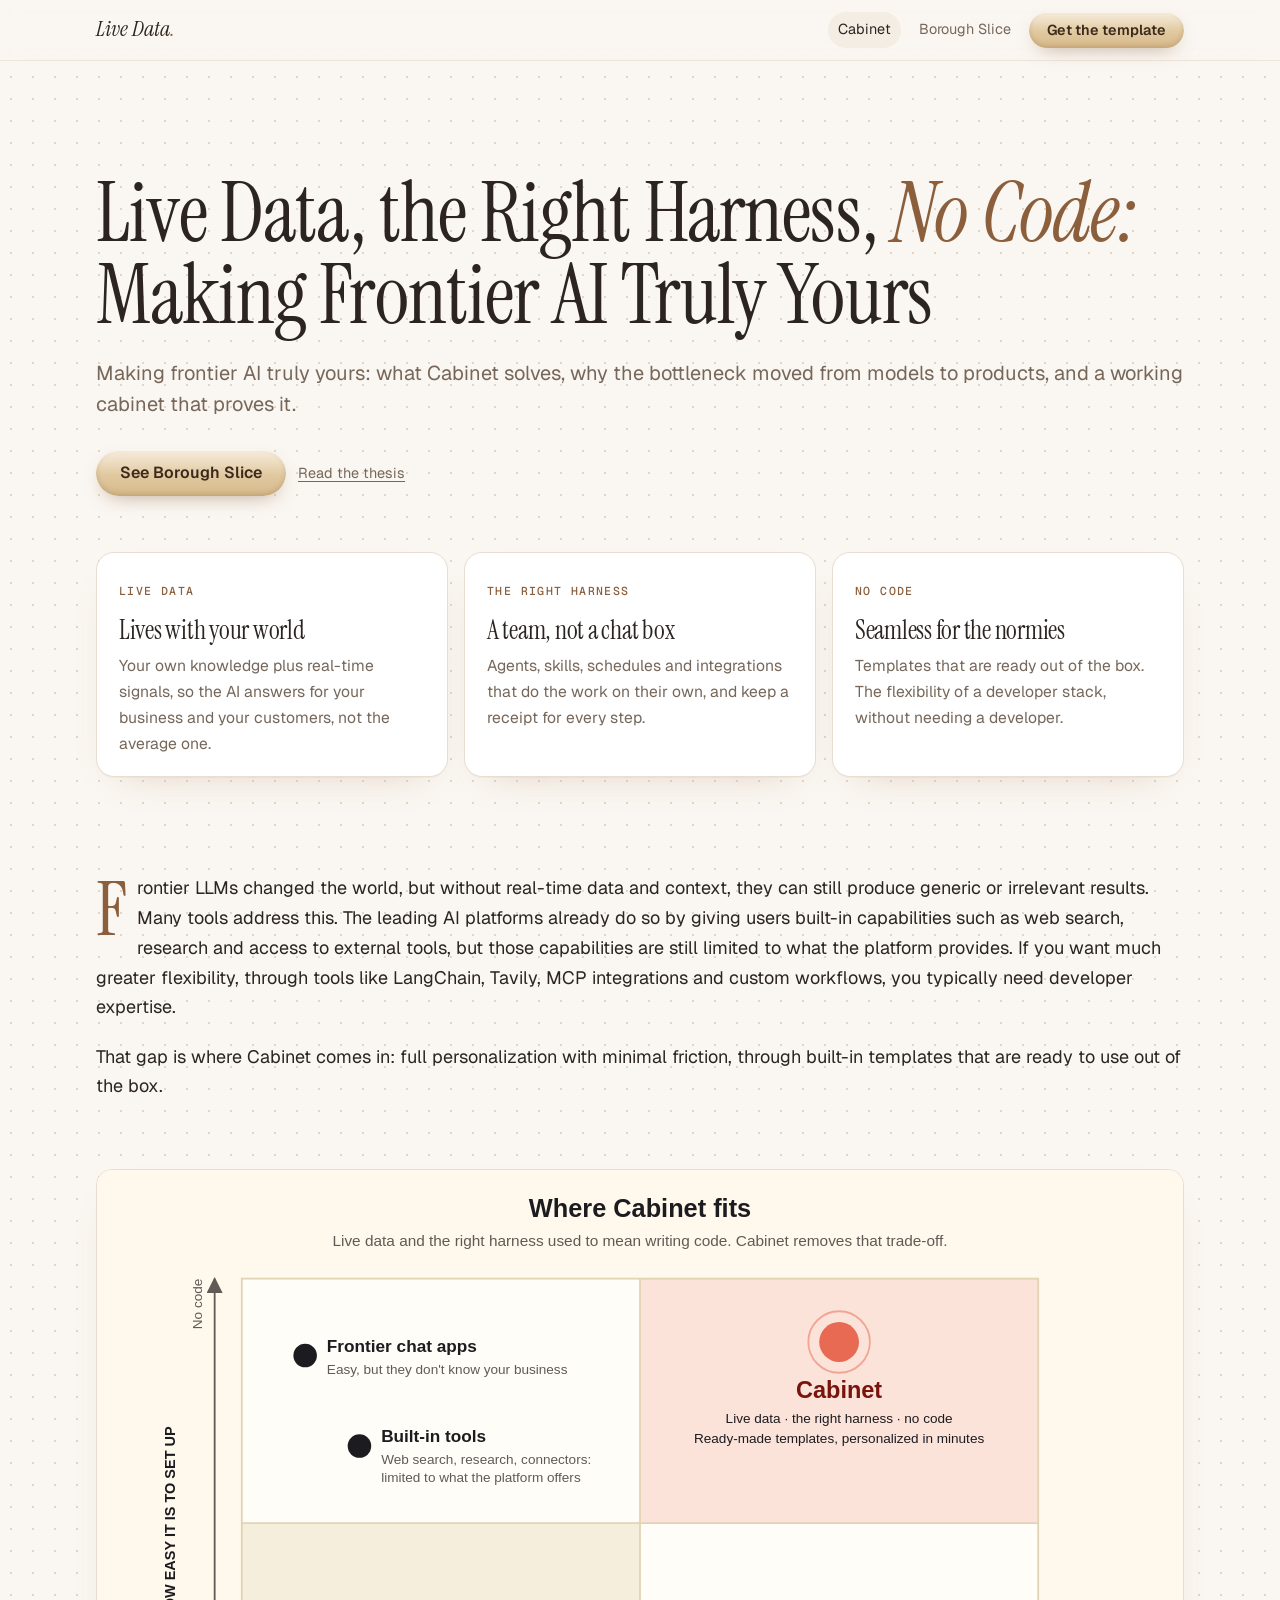
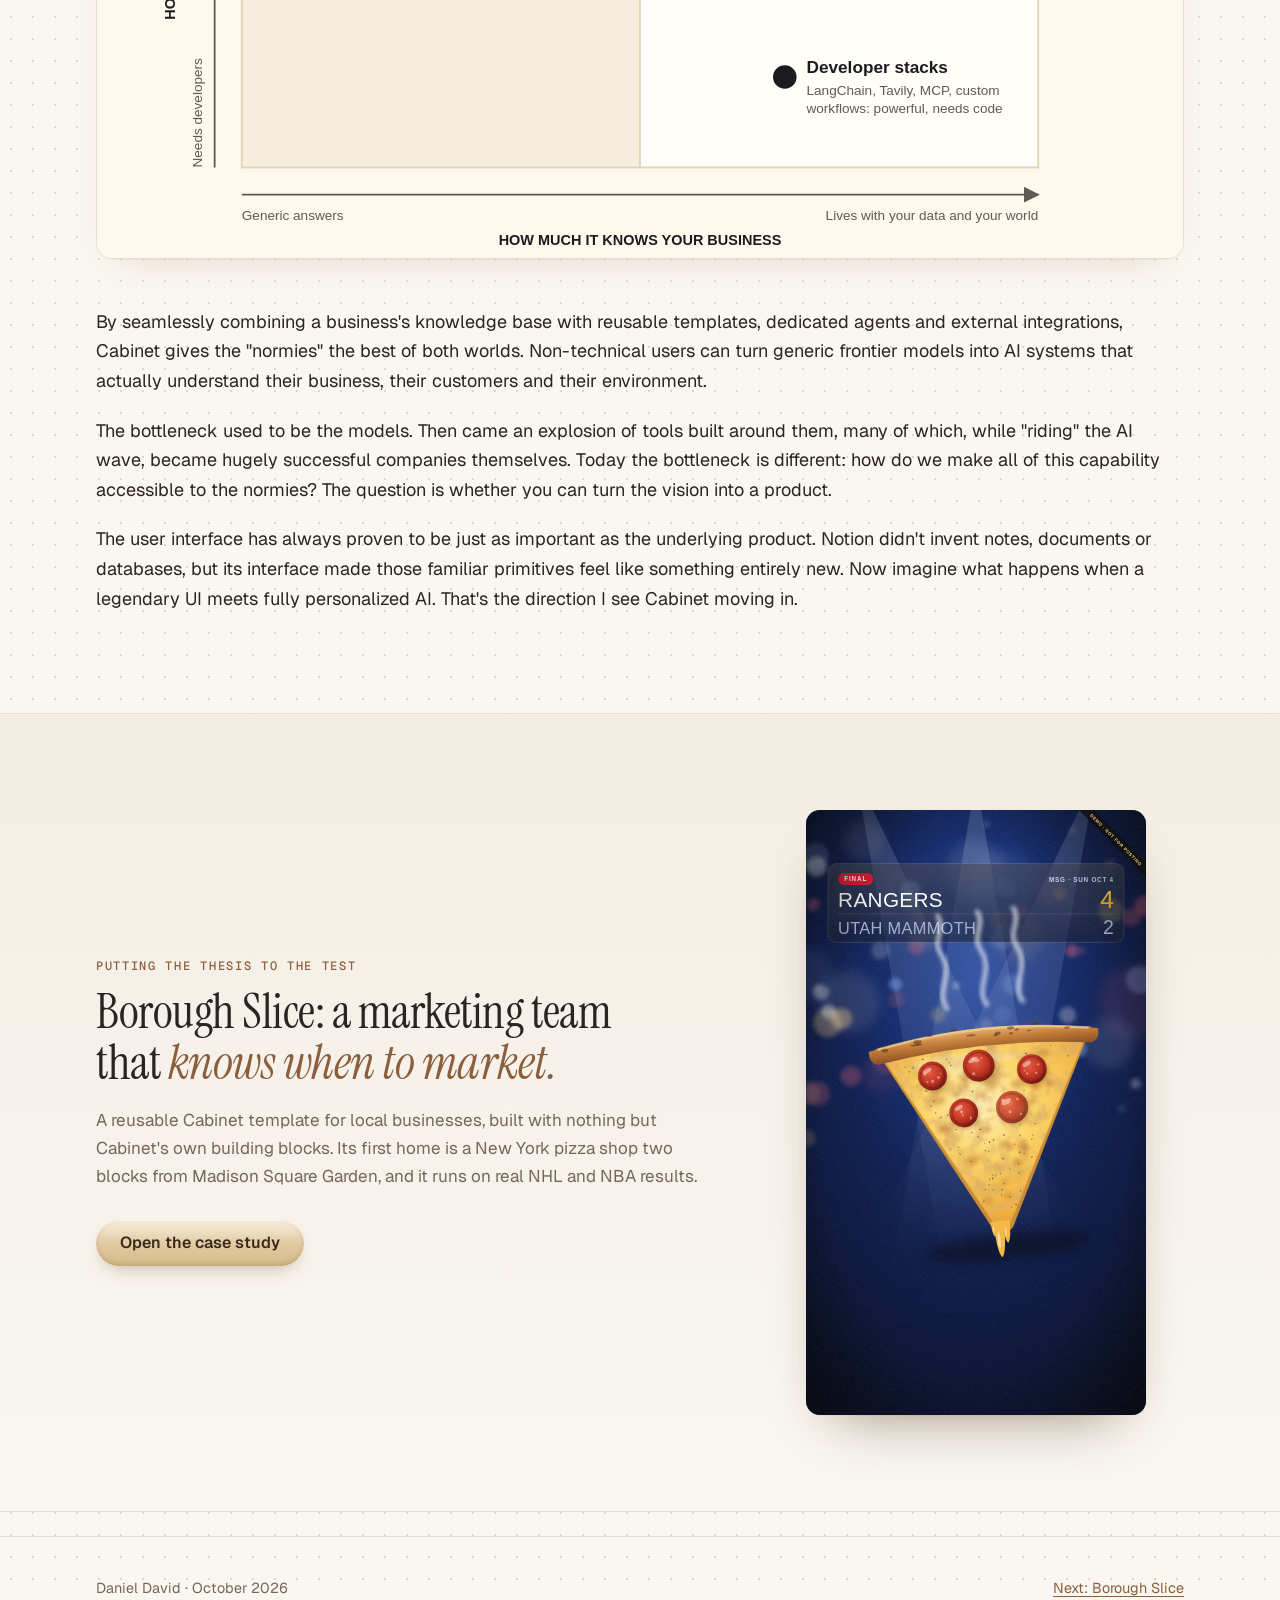
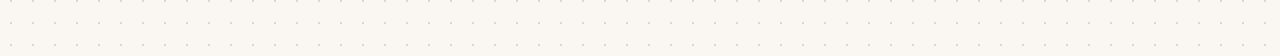
==== index.html @ e49a6777 "Live Data: thesis and Borough Slice site Co-Authored-By: Claude Opus 5.5 (1M context) <noreply@anthr" ====
<!doctype html>
<html lang="en">
<head>
<meta charset="utf-8">
<meta name="viewport" content="width=device-width, initial-scale=1, viewport-fit=cover">
<title>Live Data, the Right Harness</title>
<meta name="description" content="Making frontier AI truly yours: an essay by Daniel David on Cabinet, with Borough Slice as the proof.">
<link rel="preconnect" href="https://fonts.googleapis.com">
<link rel="preconnect" href="https://fonts.gstatic.com" crossorigin>
<link rel="stylesheet" href="https://fonts.googleapis.com/css2?family=Geist:wght@400;500;600&family=Geist+Mono:wght@500&family=Instrument+Serif:ital@0;1&display=swap">
<link rel="stylesheet" href="site.css">
<meta property="og:title" content="Live Data, the Right Harness, No Code">
<meta property="og:description" content="Making frontier AI truly yours, with Borough Slice as the proof.">
<link rel="icon" href="data:image/svg+xml,%3Csvg xmlns=%22http://www.w3.org/2000/svg%22 viewBox=%220 0 100 100%22%3E%3Ctext y=%22.9em%22 font-size=%2290%22%3E%F0%9F%8D%95%3C/text%3E%3C/svg%3E">
<style>:root { padding-top: env(safe-area-inset-top, 0px); padding-bottom: env(safe-area-inset-bottom, 0px); }</style>
</head>
<body>

<header class="topbar wrap">
  <div class="wide">
    <a class="mark" href="index.html">Live Data<span>.</span></a>
    <nav class="nav" aria-label="Pages">
      <a class="link" href="index.html" aria-current="page">Cabinet</a>
      <a class="link" href="borough-slice.html">Borough Slice</a>
      <a class="btn" href="https://github.com/ddavid37/cabinets/tree/dd_templates/game-day-marketing">Get the template</a>
    </nav>
  </div>
</header>

<main>
  <section class="hero wrap">
    <div class="wide">
      <h1>Live Data, the Right Harness, <em>No&nbsp;Code:</em> Making Frontier AI Truly Yours</h1>
      <p class="lede">Making frontier AI truly yours: what Cabinet solves, why the bottleneck moved from models to products, and a working cabinet that proves it.</p>
      <div class="hero-actions">
        <a class="btn lg" href="borough-slice.html">See Borough Slice</a>
        <a class="link byline" href="#essay">Read the thesis</a>
      </div>

      <div class="pillars">
        <article class="pillar">
          <span class="tag">Live data</span>
          <h3>Lives with your world</h3>
          <p>Your own knowledge plus real-time signals, so the AI answers for your business and your customers, not the average one.</p>
        </article>
        <article class="pillar">
          <span class="tag">The right harness</span>
          <h3>A team, not a chat box</h3>
          <p>Agents, skills, schedules and integrations that do the work on their own, and keep a receipt for every step.</p>
        </article>
        <article class="pillar">
          <span class="tag">No code</span>
          <h3>Seamless for the normies</h3>
          <p>Templates that are ready out of the box. The flexibility of a developer stack, without needing a developer.</p>
        </article>
      </div>
    </div>
  </section>

  <article id="essay" class="essay wrap">
    <div class="wide">
      <p class="dropcap">Frontier LLMs changed the world, but without real-time data and context, they can still produce generic or irrelevant results. Many tools address this. The leading AI platforms already do so by giving users built-in capabilities such as web search, research and access to external tools, but those capabilities are still limited to what the platform provides. If you want much greater flexibility, through tools like LangChain, Tavily, MCP integrations and custom workflows, you typically need developer expertise.</p>
      <p>That gap is where Cabinet comes in: full personalization with minimal friction, through built-in templates that are ready to use out of the box.</p>
    </div>

    <div class="wide figure-band">
      <figure class="frame">
        <img src="assets/diagram-positioning.svg" alt="A two-by-two map. Frontier chat apps and built-in tools are easy to set up but generic. Developer stacks know your business but need code. Cabinet sits in the corner with both: live data, the right harness and no code." width="1200" height="760">
      </figure>
    </div>

    <div class="wide">
      <p>By seamlessly combining a business's knowledge base with reusable templates, dedicated agents and external integrations, Cabinet gives the "normies" the best of both worlds. Non-technical users can turn generic frontier models into AI systems that actually understand their business, their customers and their environment.</p>
    </div>

    <div class="wide">
      <p>The bottleneck used to be the models. Then came an explosion of tools built around them, many of which, while "riding" the AI wave, became hugely successful companies themselves. Today the bottleneck is different: how do we make all of this capability accessible to the normies? The question is whether you can turn the vision into a product.</p>
      <p>The user interface has always proven to be just as important as the underlying product. Notion didn't invent notes, documents or databases, but its interface made those familiar primitives feel like something entirely new. Now imagine what happens when a legendary UI meets fully personalized AI. That's the direction I see Cabinet moving in.</p>
    </div>
  </article>

  <section class="stage wrap">
    <div class="wide stage-grid">
      <div>
        <p class="eyebrow">Putting the thesis to the test</p>
        <h2>Borough Slice: a marketing team that <em>knows when to market.</em></h2>
        <p>A reusable Cabinet template for local businesses, built with nothing but Cabinet's own building blocks. Its first home is a New York pizza shop two blocks from Madison Square Garden, and it runs on real NHL and NBA results.</p>
        <div class="hero-actions">
          <a class="btn lg" href="borough-slice.html">Open the case study</a>
        </div>
      </div>
      <img src="assets/rangers-win-slice-story-v2.svg" alt="The Win Slice Story for the Rangers 4-2 win over Utah" width="1080" height="1920">
    </div>
  </section>
</main>

<footer class="footer wrap">
  <div class="wide">
    <span>Daniel David · October 2026</span>
    <a href="borough-slice.html">Next: Borough Slice</a>
  </div>
</footer>

</body>
</html>
---- site.css ----
/* Layout: a warm dotted desk surface; a narrow reading column for the essay, wide bands for
   figures; brass pill buttons and a dark "stage" band, echoing Cabinet's own site. */
:root {
  --bg: #faf6f1;
  --bg-warm: #f3ede4;
  --card: #ffffff;
  --fg: #2b2420;
  --muted: #76675a;
  --accent: #8b5e3c;
  --accent-strong: #6f4527;
  --border: #e8ddd0;
  --dot: #e3d6c5;
  --brass-1: #ecd9b8;
  --brass-2: #d7ba8b;
  --brass-ink: #3b2a1c;
  --stage: #211b18;
  --stage-fg: #f3ede4;
  --stage-muted: #c9b8a6;
  --shadow: 0 1px 1px rgba(59, 47, 47, .03), 0 16px 38px -26px rgba(150, 108, 68, .35);

  --font-display: "Instrument Serif", "Iowan Old Style", Georgia, serif;
  --font-body: "Geist", "Helvetica Neue", Arial, system-ui, sans-serif;
  --font-mono: "Geist Mono", ui-monospace, Menlo, monospace;

  --measure: 40rem;
  --wide: 68rem;
}
@media (prefers-color-scheme: dark) {
  :root:not([data-theme="light"]) {
    --bg: #1b1613; --bg-warm: #231c18; --card: #2a221d; --fg: #f3ede4; --muted: #b9a896;
    --accent: #d8a878; --accent-strong: #ebc39b; --border: #3b312a; --dot: #2f2621;
    --brass-1: #d9bf93; --brass-2: #b8945f; --brass-ink: #24170d;
    --stage: #120e0c; --stage-fg: #f3ede4; --stage-muted: #b9a896;
    --shadow: 0 1px 1px rgba(0,0,0,.2), 0 18px 40px -26px rgba(0,0,0,.7);
    color-scheme: dark;
  }
}
:root[data-theme="dark"] {
  --bg: #1b1613; --bg-warm: #231c18; --card: #2a221d; --fg: #f3ede4; --muted: #b9a896;
  --accent: #d8a878; --accent-strong: #ebc39b; --border: #3b312a; --dot: #2f2621;
  --brass-1: #d9bf93; --brass-2: #b8945f; --brass-ink: #24170d;
  --stage: #120e0c; --stage-fg: #f3ede4; --stage-muted: #b9a896;
  --shadow: 0 1px 1px rgba(0,0,0,.2), 0 18px 40px -26px rgba(0,0,0,.7);
  color-scheme: dark;
}

* { box-sizing: border-box; }
html { scroll-behavior: smooth; }
@media (prefers-reduced-motion: reduce) { html { scroll-behavior: auto; } }
body {
  margin: 0;
  background-color: var(--bg);
  background-image: radial-gradient(var(--dot) 1px, transparent 1.2px);
  background-size: 22px 22px;
  color: var(--fg);
  font: 400 1.0625rem/1.65 var(--font-body);
  -webkit-font-smoothing: antialiased;
}
img { max-width: 100%; height: auto; display: block; }
a { color: var(--accent); text-underline-offset: 3px; }
a:focus-visible, .btn:focus-visible { outline: 2px solid var(--accent); outline-offset: 3px; border-radius: 999px; }

.wrap { padding-inline: 20px; }
.col { max-width: var(--measure); margin-inline: auto; }
.wide { max-width: var(--wide); margin-inline: auto; }

/* Top bar */
.topbar {
  position: sticky; top: env(safe-area-inset-top, 0px); z-index: 10;
  backdrop-filter: blur(10px); -webkit-backdrop-filter: blur(10px);
  background: color-mix(in srgb, var(--bg) 82%, transparent);
  border-bottom: 1px solid color-mix(in srgb, var(--border) 70%, transparent);
}
.topbar .wide { display: flex; align-items: center; justify-content: space-between; gap: 12px; padding-block: 12px; }
.mark { font-family: var(--font-display); font-style: italic; font-size: 1.35rem; color: var(--fg); text-decoration: none; white-space: nowrap; }
.mark span { color: var(--accent); }
.nav { display: flex; gap: 8px; align-items: center; flex-wrap: wrap; justify-content: flex-end; }
.nav a.link { color: var(--muted); text-decoration: none; font-size: .9rem; padding: 6px 10px; border-radius: 999px; }
.nav a.link:hover, .nav a.link[aria-current="page"] { color: var(--fg); background: var(--bg-warm); }
@media (max-width: 560px) { .nav a.link { display: none; } .btn { padding: 10px 14px; } }

.btn {
  display: inline-flex; align-items: center; gap: 8px;
  font: 600 .9rem/1 var(--font-body); color: var(--brass-ink); text-decoration: none;
  padding: 11px 18px; border-radius: 999px;
  background: linear-gradient(rgba(255,255,255,.5), rgba(255,255,255,.12) 40%, rgba(255,255,255,0) 56%),
              linear-gradient(var(--brass-1), var(--brass-2));
  box-shadow: inset 0 1px rgba(255,255,255,.65), inset 0 -2px 5px rgba(120,80,45,.22), 0 8px 20px -10px rgba(120,80,45,.55);
  transition: transform .15s ease;
}
.btn:hover { transform: translateY(-1px); }
.btn.lg { padding: 15px 24px; font-size: 1rem; }
@media (prefers-reduced-motion: reduce) { .btn { transition: none; } .btn:hover { transform: none; } }

/* Type */
.eyebrow { font: 500 .75rem/1.2 var(--font-mono); letter-spacing: .14em; text-transform: uppercase; color: var(--accent); margin: 0 0 14px; }
h1, h2, h3 { font-family: var(--font-display); font-weight: 400; text-wrap: balance; letter-spacing: -.01em; margin: 0; }
h1 { font-size: clamp(2.8rem, 7vw, 5.2rem); line-height: .98; }
h2 { font-size: clamp(2rem, 4.4vw, 3rem); line-height: 1.05; margin-bottom: 18px; }
h3 { font-size: 1.6rem; line-height: 1.15; margin-bottom: 8px; }
h1 em, h2 em { color: var(--accent); }
p { margin: 0 0 1.1em; }
.lede { font-size: 1.25rem; line-height: 1.55; color: var(--muted); max-width: 34rem; }
.muted { color: var(--muted); }

/* Hero */
.hero { padding-block: clamp(56px, 9vw, 112px) clamp(40px, 6vw, 72px); }
.hero .lede { margin-top: 22px; }
.hero-actions { display: flex; gap: 12px; flex-wrap: wrap; margin-top: 30px; align-items: center; }
.byline { font-size: .9rem; color: var(--muted); }

.pillars { display: grid; grid-template-columns: repeat(3, minmax(0, 1fr)); gap: 16px; margin-top: 56px; }
.pillar { background: var(--card); border: 1px solid var(--border); border-radius: 18px; padding: 22px 22px 20px; box-shadow: var(--shadow); min-width: 0; }
.pillar .tag { font: 500 .72rem/1 var(--font-mono); letter-spacing: .12em; text-transform: uppercase; color: var(--accent); }
.pillar h3 { margin-top: 12px; }
.pillar p { margin: 0; color: var(--muted); font-size: .98rem; }
@media (max-width: 760px) { .pillars { grid-template-columns: 1fr; } }

/* Essay */
.essay { padding-block: 24px 40px; }
.essay p { font-size: 1.125rem; }
.dropcap::first-letter { font-family: var(--font-display); float: left; font-size: 4.2em; line-height: .8; padding: 6px 10px 0 0; color: var(--accent); }

figure { margin: 40px 0; }
figure.frame img { width: 100%; border-radius: 16px; border: 1px solid var(--border); box-shadow: var(--shadow); background: var(--card); }
figcaption { margin-top: 14px; font-size: .95rem; color: var(--muted); line-height: 1.6; max-width: var(--measure); }
figcaption b { color: var(--fg); font-weight: 600; }
.figure-band { padding-block: 8px; }

.pull { margin: 48px auto; padding: 0; border: 0; max-width: 46rem; text-align: center; }
.pull p { font-family: var(--font-display); font-size: clamp(1.8rem, 3.6vw, 2.5rem); line-height: 1.15; margin: 0; text-wrap: balance; }
.pull p em { color: var(--accent); }

/* Dark stage band */
.stage { background: var(--stage); color: var(--stage-fg); padding-block: clamp(56px, 8vw, 96px); margin-top: 40px; }
.stage .eyebrow { color: var(--brass-1); }
.stage h2 em { color: var(--brass-1); }
.stage p { color: var(--stage-muted); }
.stage-grid { display: grid; grid-template-columns: minmax(0, 1.2fr) minmax(0, .8fr); gap: 48px; align-items: center; }
.stage-grid img { border-radius: 14px; box-shadow: 0 30px 60px -30px rgba(0,0,0,.8); max-width: 340px; width: 100%; justify-self: center; }
@media (max-width: 760px) { .stage-grid { grid-template-columns: 1fr; } }

/* Case study */
.hero-split { display: grid; grid-template-columns: minmax(0, 1.15fr) minmax(0, .85fr); gap: 56px; align-items: center; }
.hero-split .post { max-width: 380px; width: 100%; justify-self: center; border-radius: 18px; box-shadow: var(--shadow); transform: rotate(1.5deg); }
@media (max-width: 860px) { .hero-split { grid-template-columns: 1fr; } .hero-split .post { transform: none; } }
.motto { font-family: var(--font-display); font-style: italic; font-size: clamp(1.5rem, 3vw, 2rem); color: var(--accent); margin-top: 18px; line-height: 1.2; }

section.block { padding-block: clamp(40px, 6vw, 72px); }
section.block + section.block { border-top: 1px solid var(--border); }

.steps { list-style: none; margin: 0; padding: 0; display: grid; gap: 14px; counter-reset: step; }
.steps > li { counter-increment: step; display: grid; grid-template-columns: 2.6rem minmax(0, 1fr); gap: 14px; background: var(--card); border: 1px solid var(--border); border-radius: 16px; padding: 18px 20px; }
.steps > li::before { content: counter(step); font-family: var(--font-display); font-size: 2rem; line-height: 1; color: var(--accent); }
.steps b { font-weight: 600; }
.steps ul { margin: 10px 0 0; padding-left: 1.1em; color: var(--muted); }
.steps ul li { margin-bottom: 4px; }

.shot { display: grid; grid-template-columns: minmax(0, 1.5fr) minmax(0, 1fr); gap: 36px; align-items: center; margin-block: 56px; }
.shot:nth-of-type(even) { grid-template-columns: minmax(0, 1fr) minmax(0, 1.5fr); }
.shot:nth-of-type(even) .shot-img { order: 2; }
.shot-img img { width: 100%; border-radius: 14px; border: 1px solid var(--border); box-shadow: var(--shadow); }
.shot-text { min-width: 0; }
.shot-text p { color: var(--muted); margin: 0; }
@media (max-width: 860px) { .shot, .shot:nth-of-type(even) { grid-template-columns: 1fr; } .shot:nth-of-type(even) .shot-img { order: 0; } }

.checks { list-style: none; padding: 0; margin: 0; display: grid; grid-template-columns: repeat(2, minmax(0, 1fr)); gap: 10px 28px; }
.checks li { position: relative; padding-left: 28px; }
.checks li::before { content: ""; position: absolute; left: 0; top: .5em; width: 14px; height: 8px; border-left: 2px solid var(--accent); border-bottom: 2px solid var(--accent); transform: rotate(-45deg); }
@media (max-width: 640px) { .checks { grid-template-columns: 1fr; } }

.findings { display: grid; grid-template-columns: repeat(2, minmax(0, 1fr)); gap: 14px; }
.finding { background: var(--card); border: 1px solid var(--border); border-radius: 14px; padding: 16px 18px; font-size: .98rem; min-width: 0; }
.finding code { font-family: var(--font-mono); font-size: .85em; background: var(--bg-warm); padding: 1px 5px; border-radius: 5px; overflow-wrap: anywhere; }
@media (max-width: 640px) { .findings { grid-template-columns: 1fr; } }

.footer { padding-block: 40px 56px; color: var(--muted); font-size: .9rem; border-top: 1px solid var(--border); margin-top: 24px; }
.footer .wide { display: flex; justify-content: space-between; gap: 16px; flex-wrap: wrap; }

ul.findings { list-style: none; padding: 0; margin: 0; }
.post-figure { margin: 36px 0; }
.post-figure .post { max-width: 420px; width: 100%; margin-inline: auto; border-radius: 18px; box-shadow: var(--shadow); }
.post-figure figcaption { text-align: center; margin-inline: auto; }
.story-grid { display: grid; grid-template-columns: minmax(0, 1.25fr) minmax(0, .75fr); gap: 56px; align-items: start; }
.story-grid .post-figure { margin: 0; position: sticky; top: calc(env(safe-area-inset-top, 0px) + 84px); }
.story-grid .post-figure .post { max-width: 360px; }
@media (max-width: 860px) { .story-grid { grid-template-columns: 1fr; } .story-grid .post-figure { position: static; } }
.hero .wide > div > .lede { max-width: none; }
.hero + section.block { padding-top: 8px; border-top: 0; }
.hero .wide > .lede { max-width: none; }
/* Light, warm version of the band (replaces the dark stage) */
.stage { background: linear-gradient(180deg, var(--bg-warm), var(--bg)); color: var(--fg); border-top: 1px solid var(--border); border-bottom: 1px solid var(--border); }
.stage .eyebrow { color: var(--accent); }
.stage h2 em { color: var(--accent); }
.stage p { color: var(--muted); }
.stage-grid img { box-shadow: var(--shadow), 0 30px 60px -34px rgba(60, 40, 20, .45); }
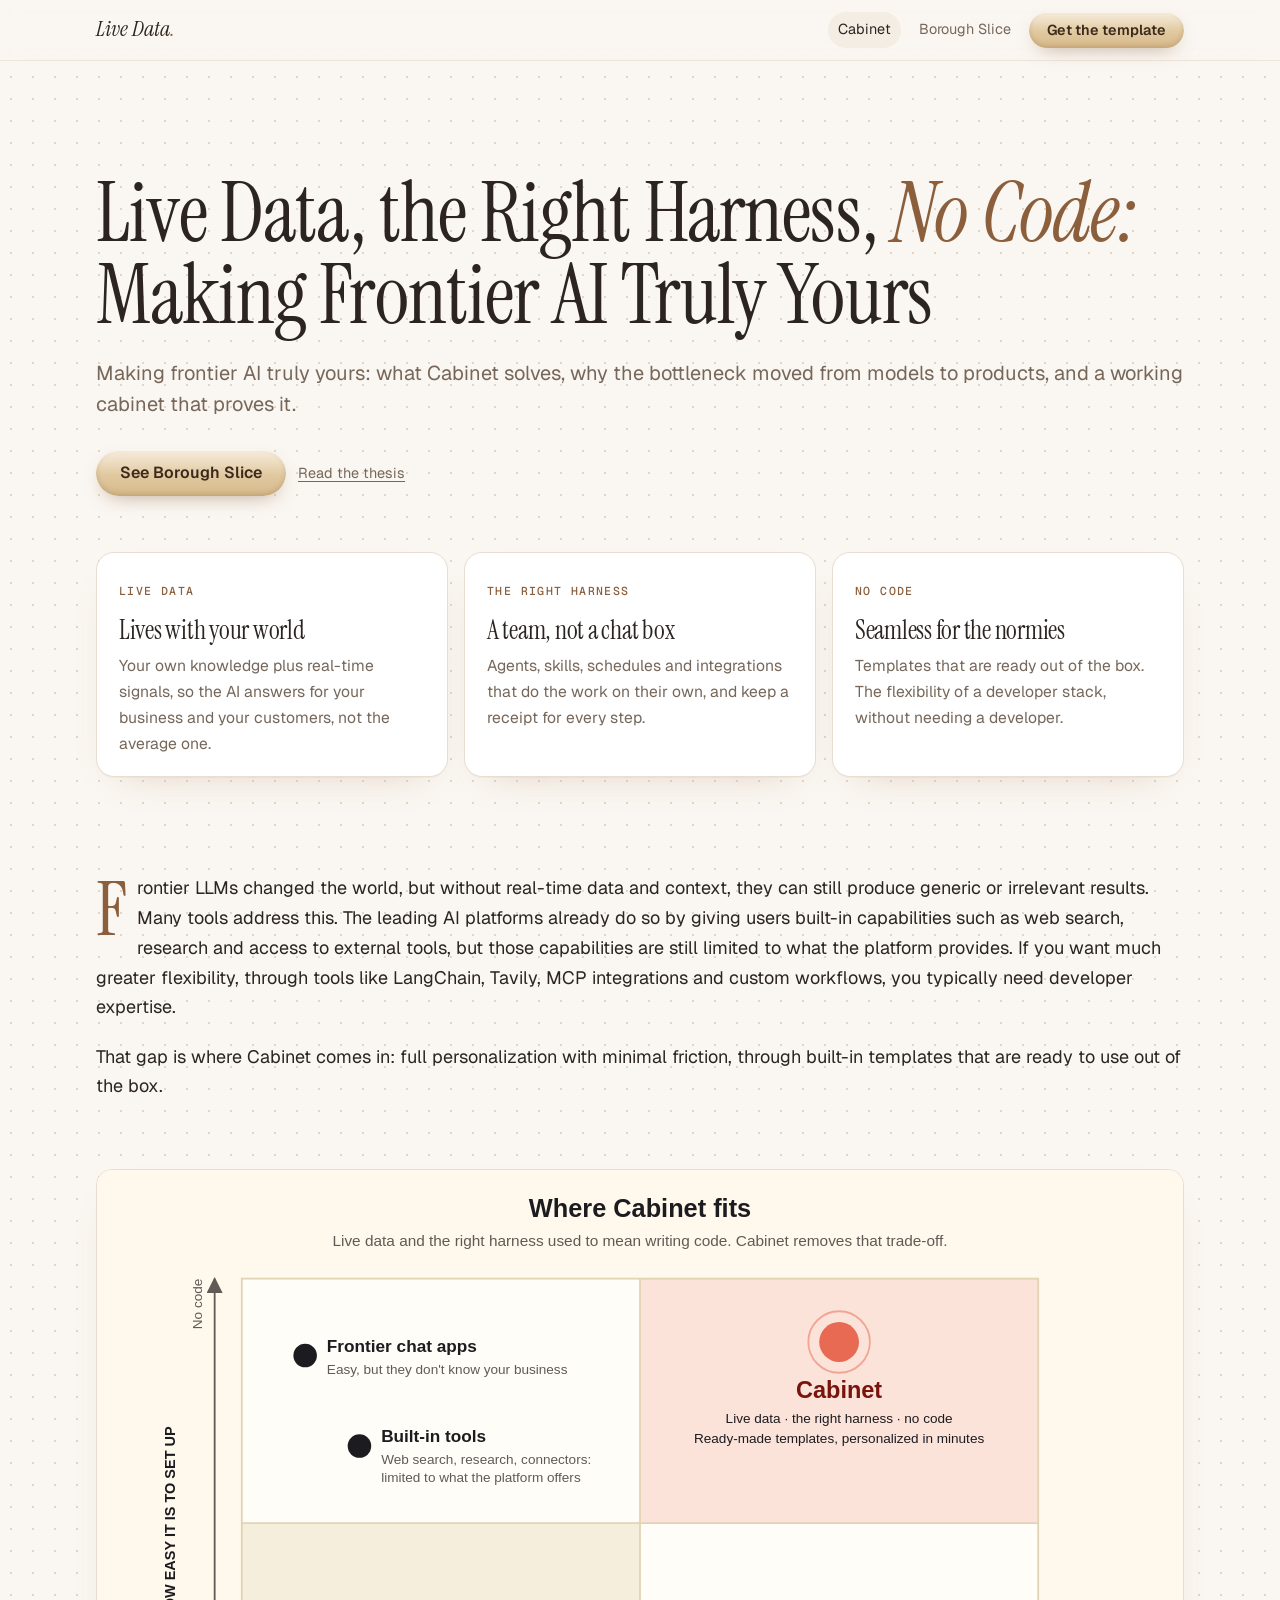
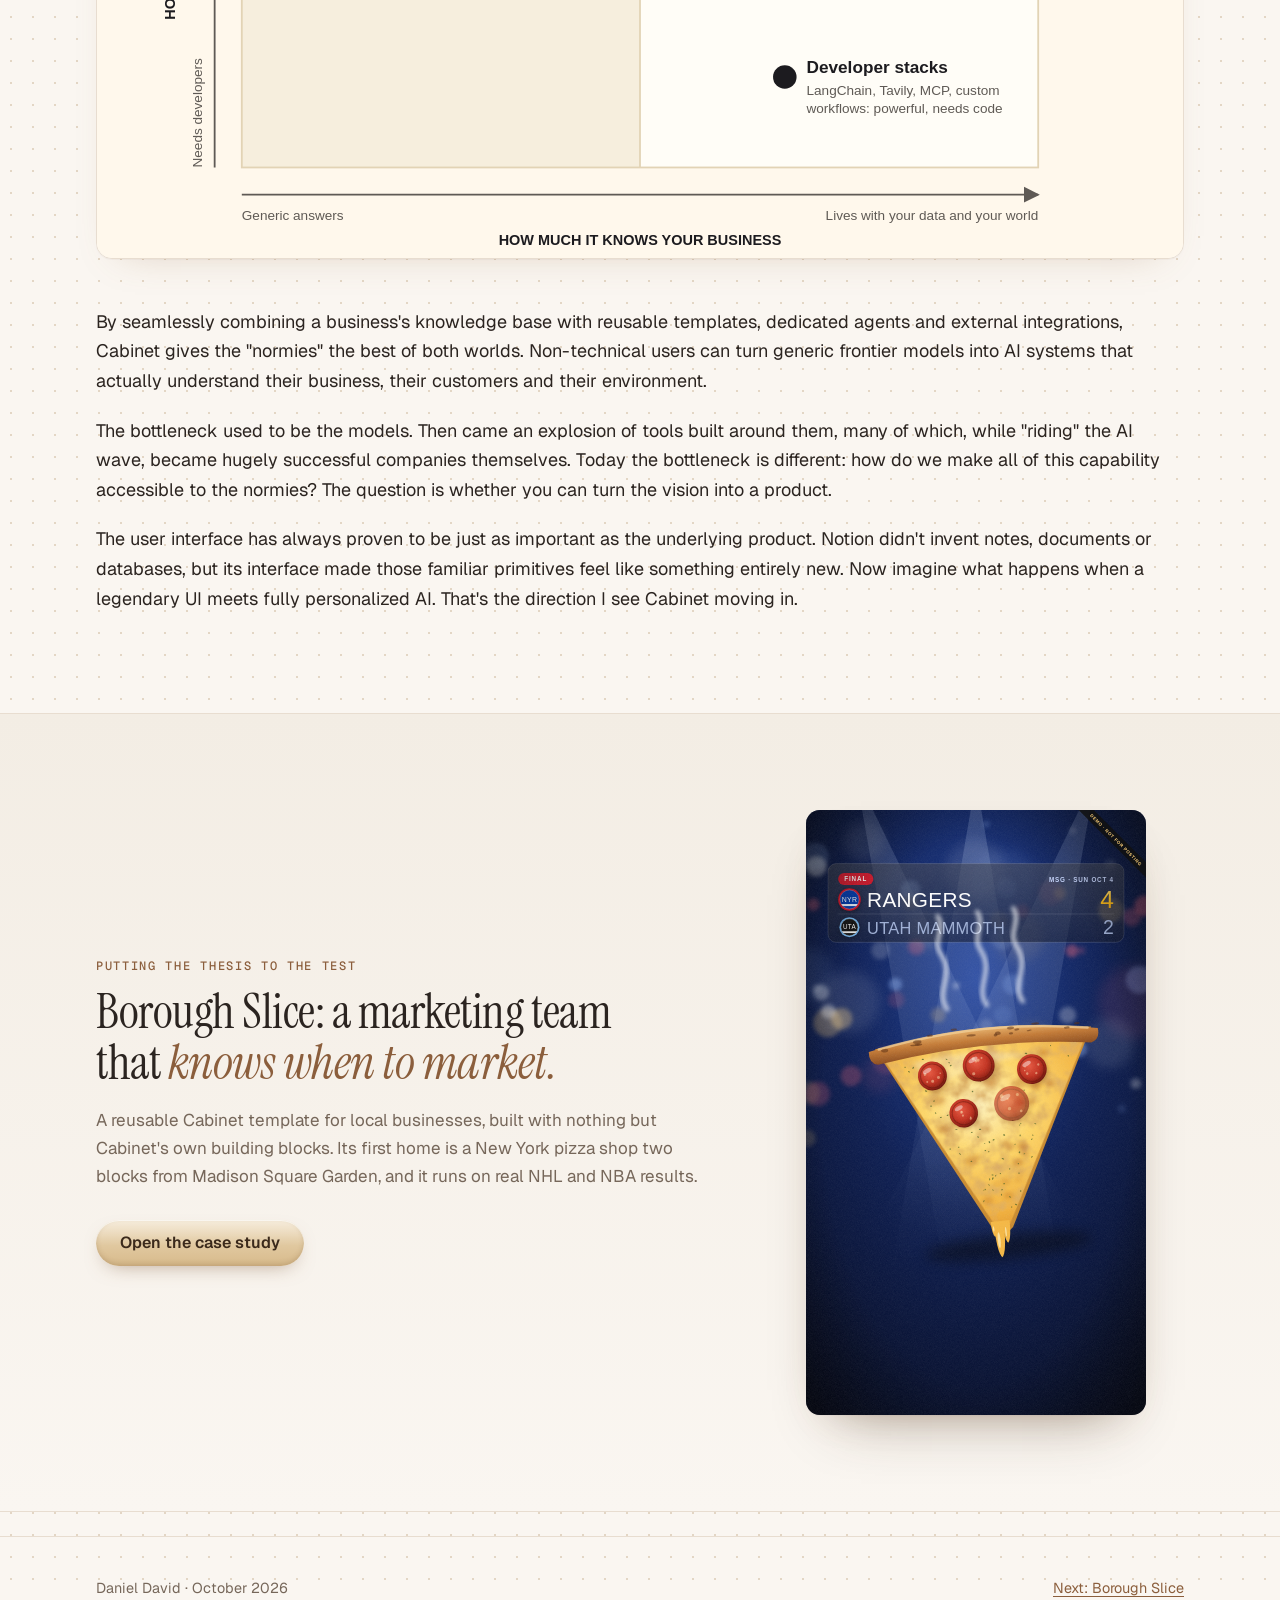
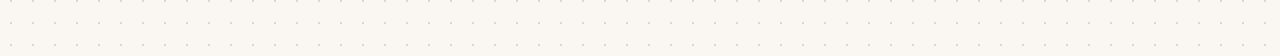
==== commit ac32e4e5: "Add GoatCounter visit counter Co-Authored-By: Claude Opus 5.5 (1M context) <noreply@anthropic.com>" ====
--- a/index.html
+++ b/index.html
@@ -101,5 +101,6 @@
   </div>
 </footer>
 
+<script data-goatcounter="https://ddavid37.goatcounter.com/count" async src="//gc.zgo.at/count.js"></script>
 </body>
 </html>
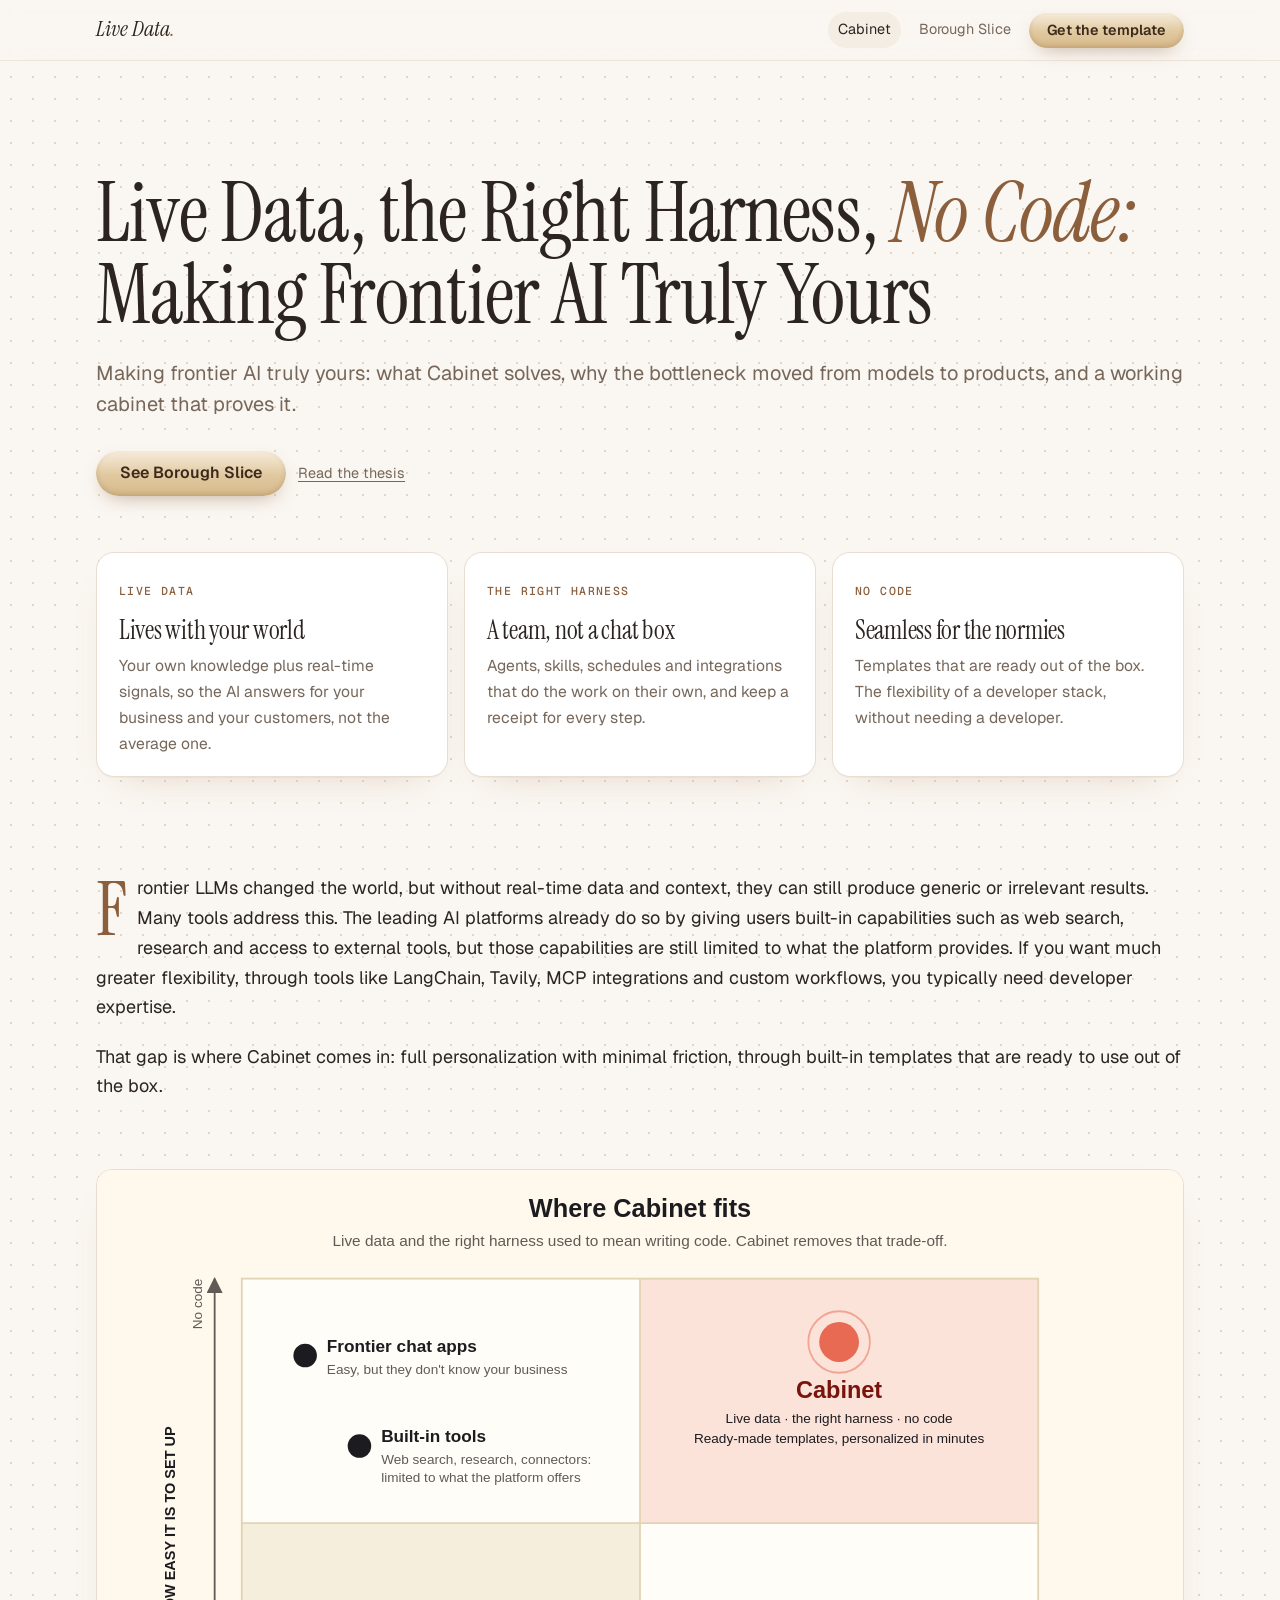
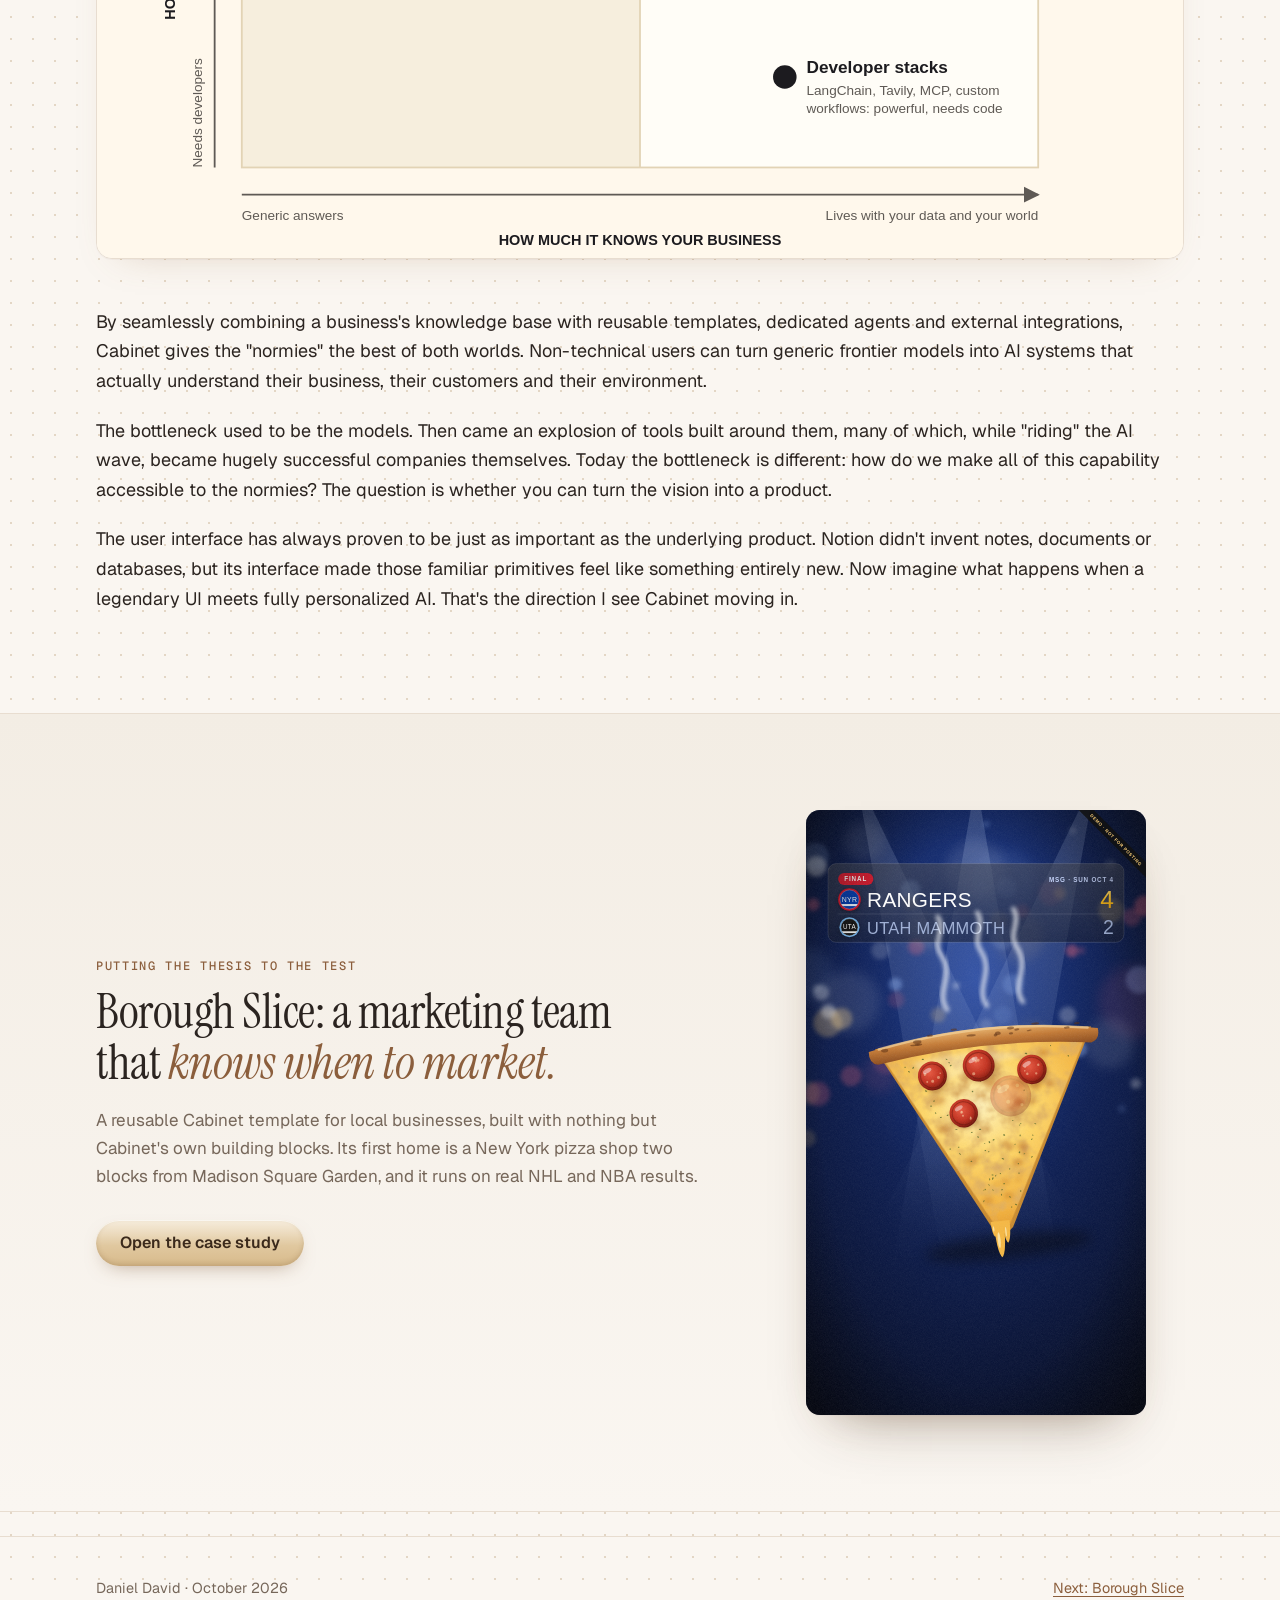
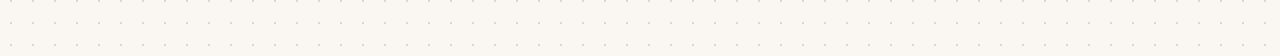
==== commit e7fb24c5: "Use plain file name for the Story Co-Authored-By: Claude Opus 5.5 (1M context) <noreply@anthropic.co" ====
--- a/index.html
+++ b/index.html
@@ -89,7 +89,7 @@
           <a class="btn lg" href="borough-slice.html">Open the case study</a>
         </div>
       </div>
-      <img src="assets/rangers-win-slice-story-v2.svg" alt="The Win Slice Story for the Rangers 4-2 win over Utah" width="1080" height="1920">
+      <img src="assets/rangers-win-slice-story.svg" alt="The Win Slice Story for the Rangers 4-2 win over Utah" width="1080" height="1920">
     </div>
   </section>
 </main>
